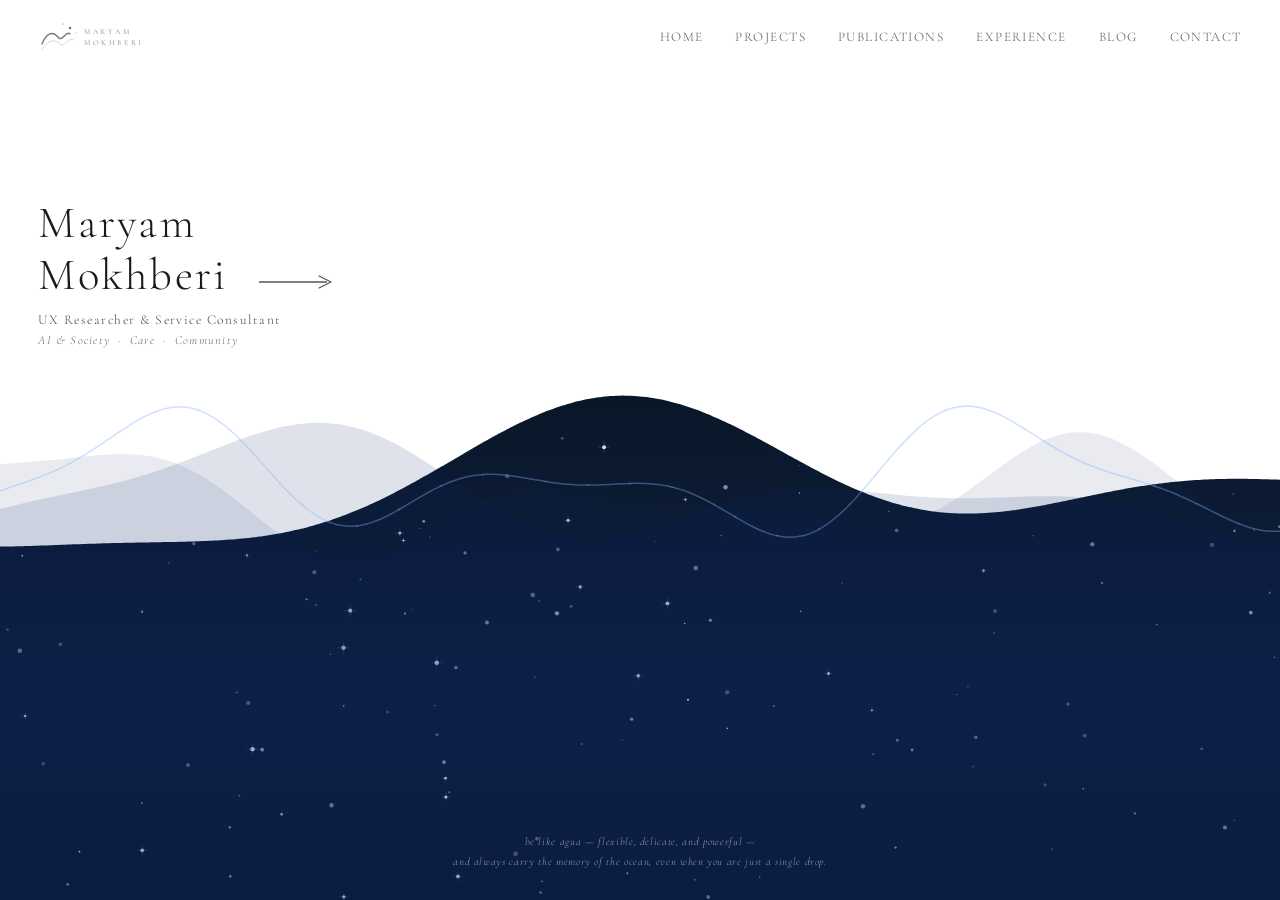
==== index.html @ 0e8337b4 "Add files via upload" ====
<!DOCTYPE html>
<html lang="en">
<head>
  <meta charset="UTF-8">
  <meta name="theme-color" content="#ffffff">
  <meta name="viewport" content="width=device-width, initial-scale=1.0">
  <title>Maryam Mokhberi</title>
  <link href="https://fonts.googleapis.com/css2?family=Cormorant+Garamond:ital,wght@0,300;1,300&display=swap" rel="stylesheet">
  <style>
    *, *::before, *::after { box-sizing: border-box; margin: 0; padding: 0; }
    html, body { width: 100%; height: 100%; overflow: hidden; background: #fff; font-family: 'Cormorant Garamond', Georgia, serif; }

    canvas { position: fixed; top: 0; left: 0; width: 100%; height: 100%; display: block; }

    nav {
      position: fixed; top: 0; left: 0; right: 0;
      display: flex; justify-content: space-between; align-items: center;
      padding: 1.1rem 2.4rem; z-index: 10;
    }
    .nav-logo-landing { display: flex; align-items: center; text-decoration: none; opacity: .8; transition: opacity .2s; }
    .nav-logo-landing:hover { opacity: 1; }
    .n-links { display: flex; gap: 2rem; list-style: none; }
    .n-links a { font-size: .82rem; letter-spacing: .11em; text-transform: uppercase; color: #555; font-weight: 300; text-decoration: none; transition: color .25s; }
    .n-links a:hover { color: #111; }

    .name-label {
      position: fixed; left: 2.4rem; top: 22%;
      z-index: 5;
    }
    .name-row {
      display: flex; align-items: flex-end; gap: 2rem;
      opacity: 0; transform: translateY(14px);
      animation: up 1.2s ease .4s forwards;
      text-decoration: none;
    }
    .name-row h1 {
      font-size: clamp(1.8rem, 3.5vw, 2.8rem); font-weight: 300;
      letter-spacing: .05em; color: #1a1a1a; line-height: 1.15;
      transition: color .3s;
    }
    .name-row:hover h1 { color: #555; }
    .name-label p.role {
      font-size: clamp(.78rem, 1.05vw, .92rem); letter-spacing: .11em;
      color: #444; font-style: normal; font-weight: 300;
      margin-top: .7rem;
      opacity: 0; transform: translateY(10px);
      animation: up 1s ease .85s forwards;
    }
    .name-label p.tagline {
      font-size: clamp(.72rem, .95vw, .84rem); letter-spacing: .10em;
      color: #666; font-style: italic; font-weight: 300;
      margin-top: .3rem;
      opacity: 0; transform: translateY(10px);
      animation: up 1s ease .95s forwards;
    }
    .enter-link {
      font-size: clamp(.9rem, 1.4vw, 1.1rem); letter-spacing: .14em; text-transform: uppercase;
      color: #555; font-weight: 300;
      border-bottom: none; padding-bottom: 0;
      transition: color .25s, border-color .25s;
      white-space: nowrap; margin-bottom: .38rem;
      text-decoration: none;
    }
    .enter-link:hover { color: #111; border-color: #222; }

    .quote {
      position: fixed; bottom: 1.8rem; left: 0; right: 0;
      text-align: center; z-index: 10; pointer-events: none;
      opacity: 0; animation: up 1.2s ease 1.4s forwards;
    }
    .quote p {
      font-size: clamp(.58rem, .85vw, .72rem);
      font-style: italic; font-weight: 300;
      letter-spacing: .06em; line-height: 1.8;
      color: rgba(255, 255, 255, 0.58);
    }

    @keyframes up { to { opacity: 1; transform: translateY(0); } }

    @media (max-width: 580px) {
      .n-links { gap: 1.2rem; }
      .n-links a { font-size: .62rem; }
      .name-label { top: 16%; }
    }
  </style>
</head>
<body>

  <canvas id="wc"></canvas>

  <nav>
    <a href="index.html" class="nav-logo-landing" aria-label="Maryam Mokhberi">
      <svg width="110" height="36" viewBox="0 0 110 36" xmlns="http://www.w3.org/2000/svg">
        <path d="M4,26 C8,16 14,12 20,19 C24,25 28,12 32,16" stroke="#555" stroke-width="1.4" fill="none" stroke-linecap="round"/>
        <path d="M4,32 C9,23 16,20 22,26 C26,31 30,18 36,22" stroke="#555" stroke-width="0.85" fill="none" stroke-linecap="round" opacity="0.32"/>
        <circle cx="32" cy="10" r="1.3" fill="#555"/>
        <circle cx="25" cy="6"  r="0.85" fill="#555" opacity="0.52"/>
        <circle cx="38" cy="15" r="0.65" fill="#555" opacity="0.38"/>
        <text x="46" y="15" font-family="'Cormorant Garamond',Georgia,serif" font-size="7.5" font-weight="400" letter-spacing="2.6" fill="#666" dominant-baseline="middle">MARYAM</text>
        <text x="46" y="26" font-family="'Cormorant Garamond',Georgia,serif" font-size="7.5" font-weight="400" letter-spacing="2.6" fill="#666" dominant-baseline="middle">MOKHBERI</text>
      </svg>
    </a>
    <ul class="n-links">
      <li><a href="home.html">Home</a></li>
      <li><a href="pages/research.html">Projects</a></li>
      <li><a href="pages/publications.html">Publications</a></li>
      <li><a href="pages/teaching.html">Experience</a></li>
      <li><a href="pages/blog.html">Blog</a></li>
      <li><a href="pages/contact.html">Contact</a></li>
    </ul>
  </nav>

  <div class="name-label">
    <a href="home.html" class="name-row">
      <h1>Maryam<br>Mokhberi</h1>
      <span class="enter-link" aria-label="Enter site">
        <svg width="80" height="16" viewBox="0 0 80 16" fill="none" xmlns="http://www.w3.org/2000/svg">
          <line x1="0" y1="8" x2="68" y2="8" stroke="currentColor" stroke-width="1.3"/>
          <polyline points="60,2 72,8 60,14" stroke="currentColor" stroke-width="1.3" fill="none" stroke-linecap="round" stroke-linejoin="round"/>
        </svg>
      </span>
    </a>
    <p class="role">UX Researcher &amp; Service Consultant</p>
    <p class="tagline">AI &amp; Society &nbsp;·&nbsp; Care &nbsp;·&nbsp; Community</p>
  </div>

  <div class="quote">
    <p>be like agua — flexible, delicate, and powerful —<br>
    and always carry the memory of the ocean, even when you are just a single drop.</p>
  </div>

  <script>
  (() => {
    const cv = document.getElementById('wc');
    const cx = cv.getContext('2d');
    let W, H;

    function resize() {
      W = cv.width  = window.innerWidth;
      H = cv.height = window.innerHeight;
    }
    resize();
    window.addEventListener('resize', resize);

    const STARS = Array.from({ length: 180 }, () => ({
      nx:     Math.random(),
      ny:     Math.random(),
      r:      Math.random() * 1.8 + 0.5,
      tw:     Math.random() * Math.PI * 2,
      ts:     Math.random() * 0.004 + 0.001,  // slow twinkle
      bright: Math.random() * 0.35 + 0.65,
    }));

    const wLayers = [
      { speed: .55,  freq: 1.4, phase: 0.0 },
      { speed: .80,  freq: 1.9, phase: 1.2 },
      { speed: 1.10, freq: 2.5, phase: 2.3 },
      { speed: 1.40, freq: 3.0, phase: 0.7 },
    ];

    function waveOffset(nx, t, l) {
      return Math.sin(nx * Math.PI * 2 * l.freq + t * l.speed + l.phase) * 0.42
           + Math.sin(nx * Math.PI * 2 * l.freq * .53 + t * l.speed * .72 + l.phase + 1.1) * 0.28
           + Math.sin(nx * Math.PI * 2 * l.freq * 1.75 + t * l.speed * 1.35 + l.phase + 2.4) * 0.18;
    }

    function buildPts(t, l, amp, midY) {
      const pts = [];
      for (let x = 0; x <= W; x += 3)
        pts.push([x, midY + waveOffset(x / W, t, l) * amp]);
      return pts;
    }

    function tracePath(pts) {
      cx.moveTo(pts[0][0], pts[0][1]);
      for (let i = 1; i < pts.length - 1; i++) {
        cx.quadraticCurveTo(
          pts[i][0], pts[i][1],
          (pts[i][0] + pts[i+1][0]) / 2,
          (pts[i][1] + pts[i+1][1]) / 2
        );
      }
      cx.lineTo(W, pts[pts.length - 1][1]);
    }

    function frame(ts) {
      const t = ts * .0008;
      cx.clearRect(0, 0, W, H);
      cx.fillStyle = '#ffffff';
      cx.fillRect(0, 0, W, H);

      const midY    = H * .54;
      const amp     = H * .13;
      const bandTop = midY - amp * 1.6;

      const deepPts = buildPts(t, wLayers[0], amp, midY);

      // clip to wave shape, fill with night gradient
      cx.save();
      cx.beginPath();
      tracePath(deepPts);
      cx.lineTo(W, H); cx.lineTo(0, H); cx.closePath();
      cx.clip();

      const ng = cx.createLinearGradient(0, bandTop, 0, H);
      ng.addColorStop(0,   '#08121f');
      ng.addColorStop(.3,  '#0b1a30');
      ng.addColorStop(.65, '#0e2040');
      ng.addColorStop(1,   '#0c1c38');
      cx.fillStyle = ng;
      cx.fillRect(0, bandTop, W, H - bandTop);

      // stars
      for (const s of STARS) {
        const sy  = bandTop + s.ny * (H - bandTop);
        const sx  = s.nx * W;
        const xi  = Math.min(Math.floor(s.nx * (deepPts.length - 1)), deepPts.length - 1);
        if (sy < deepPts[xi][1]) continue;
        const twinkle = s.bright * (0.70 + 0.30 * Math.sin(ts * s.ts + s.tw));
        cx.beginPath(); cx.arc(sx, sy, s.r, 0, Math.PI * 2);
        cx.fillStyle = `rgba(220,235,255,${twinkle})`; cx.fill();
        if (s.r > 1.1 && twinkle > 0.70) {
          cx.strokeStyle = `rgba(210,230,255,${twinkle * .32})`;
          cx.lineWidth = .5;
          const sp = s.r * 2.8;
          cx.beginPath(); cx.moveTo(sx - sp, sy); cx.lineTo(sx + sp, sy); cx.stroke();
          cx.beginPath(); cx.moveTo(sx, sy - sp); cx.lineTo(sx, sy + sp); cx.stroke();
        }
      }
      cx.restore();

      // mid layers
      for (let i = 1; i <= 2; i++) {
        const pts = buildPts(t, wLayers[i], amp * (.86 - i * .07), midY + i * amp * .07);
        cx.beginPath(); tracePath(pts);
        cx.lineTo(W, H); cx.lineTo(0, H); cx.closePath();
        cx.fillStyle = `rgba(12,35,100,${.17 - i * .04})`; cx.fill();
      }

      // crest line
      const crestPts = buildPts(t, wLayers[3], amp * .82, midY - amp * .04);
      cx.beginPath(); tracePath(crestPts);
      cx.strokeStyle = 'rgba(130,175,255,0.38)';
      cx.lineWidth = 1.5; cx.stroke();

      // foam
      for (let i = 0; i < crestPts.length; i += 7) {
        const [fx, fy] = crestPts[i];
        const a = 0.09 + 0.08 * Math.sin(ts * .003 + i * .4);
        cx.beginPath(); cx.arc(fx, fy, 1.1, 0, Math.PI * 2);
        cx.fillStyle = `rgba(200,220,255,${a})`; cx.fill();
      }

      requestAnimationFrame(frame);
    }

    requestAnimationFrame(frame);
  })();
  </script>

</body>
</html>
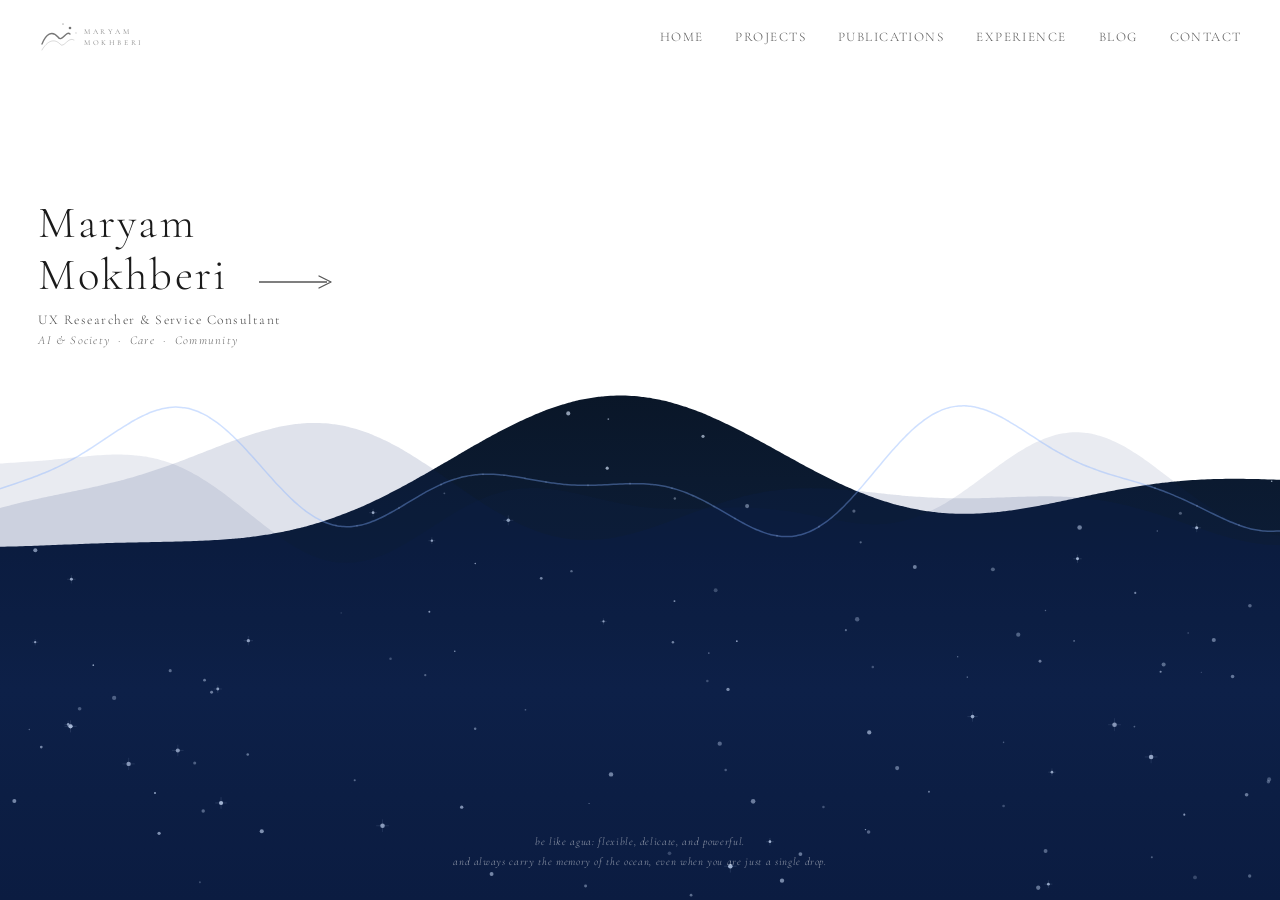
==== commit b335fce4: "Add files via upload changed the content and layout of home page" ====
--- a/index.html
+++ b/index.html
@@ -125,7 +125,7 @@
   </div>
 
   <div class="quote">
-    <p>be like agua — flexible, delicate, and powerful —<br>
+    <p>be like agua: flexible, delicate, and powerful.<br>
     and always carry the memory of the ocean, even when you are just a single drop.</p>
   </div>
 
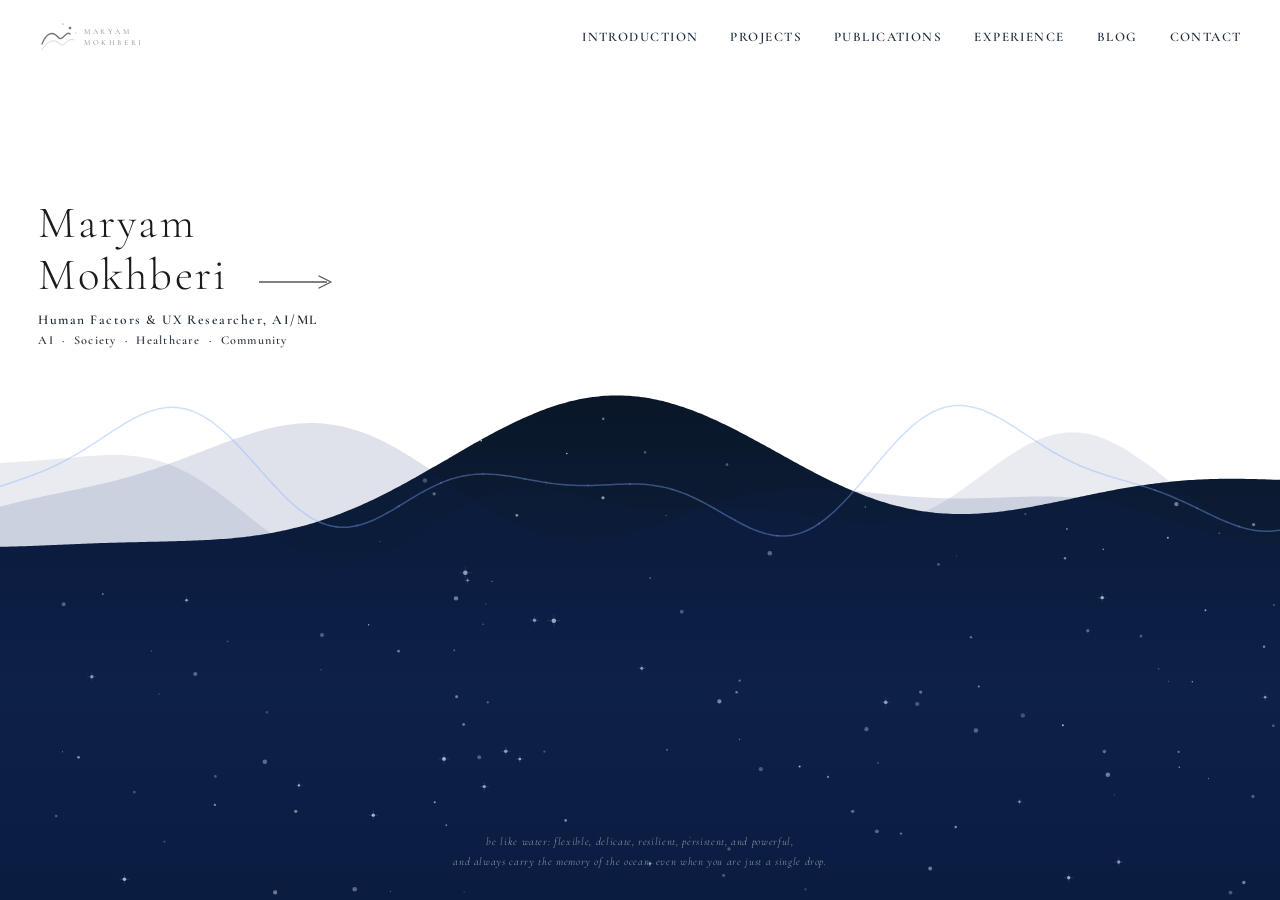
==== commit 40d82acb: "Add files via upload" ====
--- a/index.html
+++ b/index.html
@@ -20,8 +20,8 @@
     .nav-logo-landing { display: flex; align-items: center; text-decoration: none; opacity: .8; transition: opacity .2s; }
     .nav-logo-landing:hover { opacity: 1; }
     .n-links { display: flex; gap: 2rem; list-style: none; }
-    .n-links a { font-size: .82rem; letter-spacing: .11em; text-transform: uppercase; color: #555; font-weight: 300; text-decoration: none; transition: color .25s; }
-    .n-links a:hover { color: #111; }
+    .n-links a { font-size: .82rem; letter-spacing: .11em; text-transform: uppercase; color: #1f2d3d; font-weight: 600; text-decoration: none; transition: color .25s; }
+    .n-links a:hover { color: #090d12; }
 
     .name-label {
       position: fixed; left: 2.4rem; top: 22%;
@@ -41,14 +41,14 @@
     .name-row:hover h1 { color: #555; }
     .name-label p.role {
       font-size: clamp(.78rem, 1.05vw, .92rem); letter-spacing: .11em;
-      color: #444; font-style: normal; font-weight: 300;
+      color: #1e2937; font-style: normal; font-weight: 600;
       margin-top: .7rem;
       opacity: 0; transform: translateY(10px);
       animation: up 1s ease .85s forwards;
     }
     .name-label p.tagline {
       font-size: clamp(.72rem, .95vw, .84rem); letter-spacing: .10em;
-      color: #666; font-style: italic; font-weight: 300;
+      color: #2a3543; font-style: normal; font-weight: 600;
       margin-top: .3rem;
       opacity: 0; transform: translateY(10px);
       animation: up 1s ease .95s forwards;
@@ -101,7 +101,7 @@
       </svg>
     </a>
     <ul class="n-links">
-      <li><a href="home.html">Home</a></li>
+      <li><a href="introduction.html">Introduction</a></li>
       <li><a href="pages/research.html">Projects</a></li>
       <li><a href="pages/publications.html">Publications</a></li>
       <li><a href="pages/teaching.html">Experience</a></li>
@@ -111,7 +111,7 @@
   </nav>
 
   <div class="name-label">
-    <a href="home.html" class="name-row">
+    <a href="introduction.html" class="name-row">
       <h1>Maryam<br>Mokhberi</h1>
       <span class="enter-link" aria-label="Enter site">
         <svg width="80" height="16" viewBox="0 0 80 16" fill="none" xmlns="http://www.w3.org/2000/svg">
@@ -120,12 +120,12 @@
         </svg>
       </span>
     </a>
-    <p class="role">UX Researcher &amp; Service Consultant</p>
-    <p class="tagline">AI &amp; Society &nbsp;·&nbsp; Care &nbsp;·&nbsp; Community</p>
+    <p class="role">Human Factors &amp; UX Researcher, AI/ML</p>
+    <p class="tagline">AI &nbsp;·&nbsp; Society &nbsp;·&nbsp; Healthcare &nbsp;·&nbsp; Community</p>
   </div>
 
   <div class="quote">
-    <p>be like agua: flexible, delicate, and powerful.<br>
+    <p>be like water: flexible, delicate, resilient, persistent, and powerful,<br>
     and always carry the memory of the ocean, even when you are just a single drop.</p>
   </div>
 
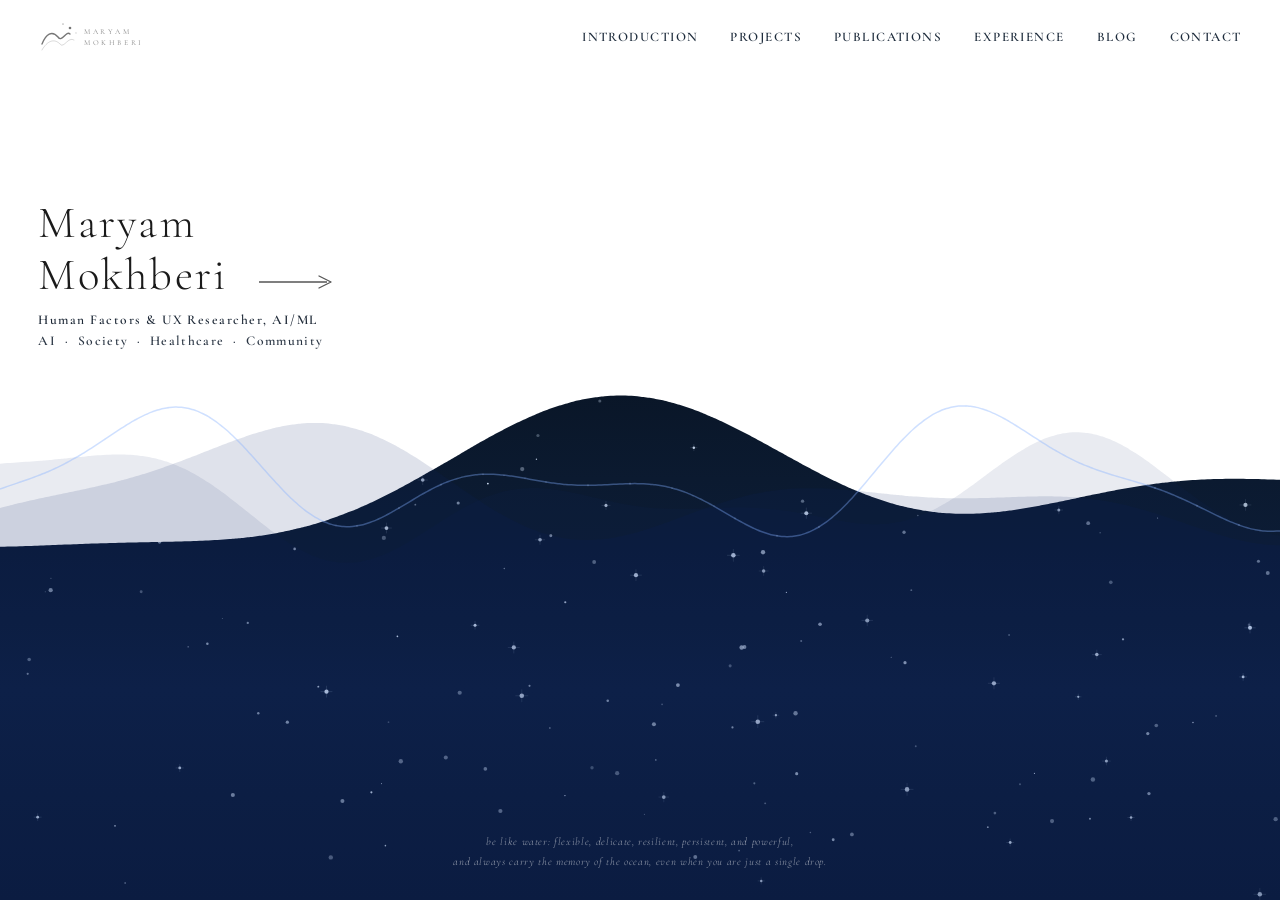
==== commit 947dd291: "Adjust font size in tagline for better rendering" ====
--- a/index.html
+++ b/index.html
@@ -47,7 +47,7 @@
       animation: up 1s ease .85s forwards;
     }
     .name-label p.tagline {
-      font-size: clamp(.72rem, .95vw, .84rem); letter-spacing: .10em;
+      font-size: clamp(.72rem + 1pt, .95vw + 1pt, .84rem + 1pt); letter-spacing: .10em;
       color: #2a3543; font-style: normal; font-weight: 600;
       margin-top: .3rem;
       opacity: 0; transform: translateY(10px);
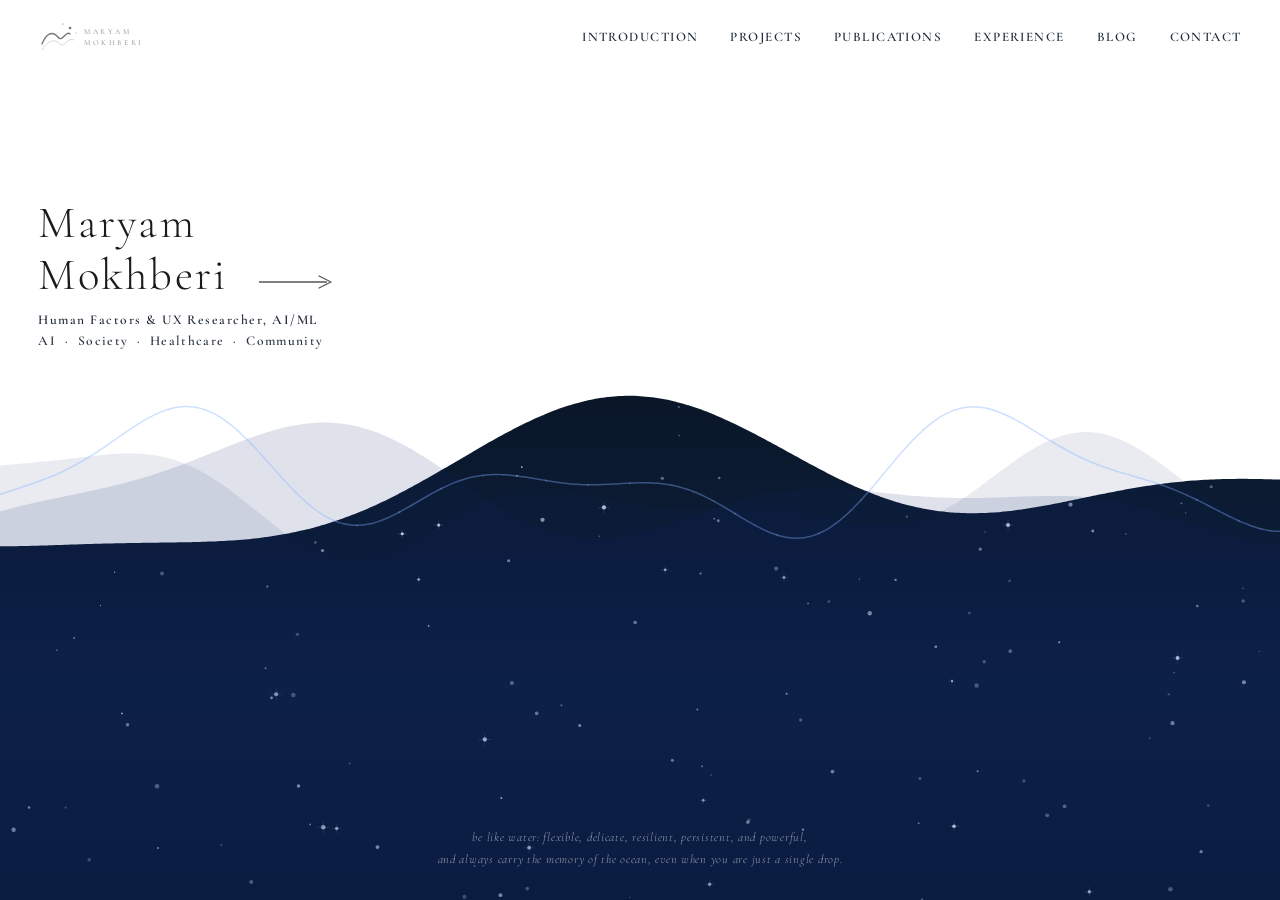
==== commit e2b2078d: "Adjust font size calculation in quote section" ====
--- a/index.html
+++ b/index.html
@@ -69,7 +69,7 @@
       opacity: 0; animation: up 1.2s ease 1.4s forwards;
     }
     .quote p {
-      font-size: clamp(.58rem, .85vw, .72rem);
+      font-size: clamp(.58rem + 1pt, .85vw + 1pt, .72rem + 1pt);
       font-style: italic; font-weight: 300;
       letter-spacing: .06em; line-height: 1.8;
       color: rgba(255, 255, 255, 0.58);
